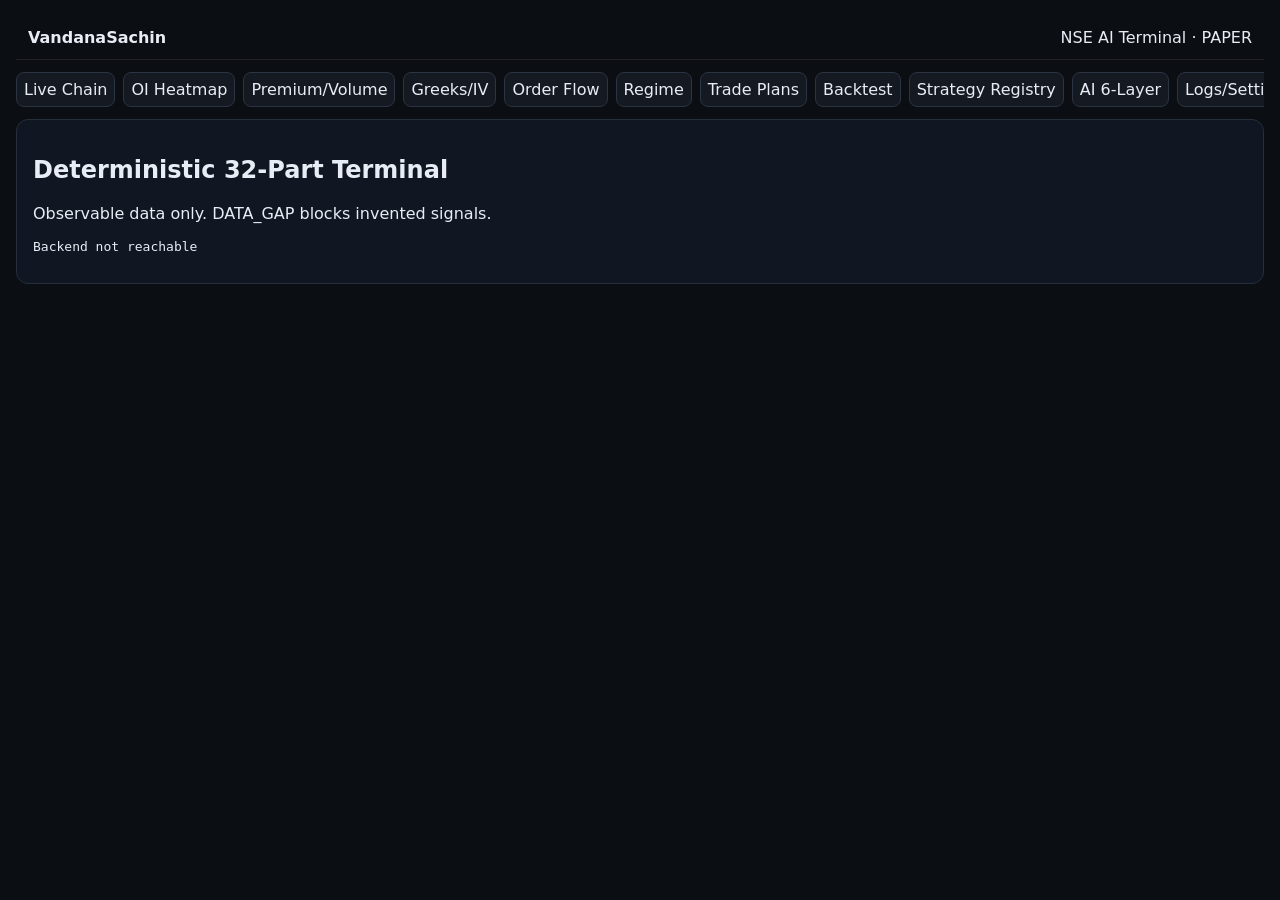
==== frontend/index.html @ b98b6f64 "Implement VandanaSachin NSE AI Terminal in Python" ====
<!doctype html><html><head><meta charset="utf-8"><meta name="viewport" content="width=device-width,initial-scale=1"><title>VandanaSachin — NSE AI Terminal</title><link rel="stylesheet" href="styles.css"></head><body><header><b>VandanaSachin</b><span>NSE AI Terminal · PAPER</span></header><nav><span>Live Chain</span><span>OI Heatmap</span><span>Premium/Volume</span><span>Greeks/IV</span><span>Order Flow</span><span>Regime</span><span>Trade Plans</span><span>Backtest</span><span>Strategy Registry</span><span>AI 6-Layer</span><span>Logs/Settings</span></nav><main><h2>Deterministic 32-Part Terminal</h2><p>Observable data only. DATA_GAP blocks invented signals.</p><pre id="status">Connecting…</pre></main><script src="puter-ai.js"></script><script src="app.js"></script></body></html>
---- frontend/styles.css ----
:root{color-scheme:dark;font-family:system-ui;background:#0b0e13;color:#e8edf5}body{margin:0;padding:16px}header{display:flex;justify-content:space-between;padding:12px;border-bottom:1px solid #222}nav{display:flex;gap:8px;overflow:auto;padding:12px 0}nav span{white-space:nowrap;padding:7px;border:1px solid #2b3442;border-radius:8px;background:#151a22}main{padding:16px;background:#111722;border:1px solid #252e3c;border-radius:12px}
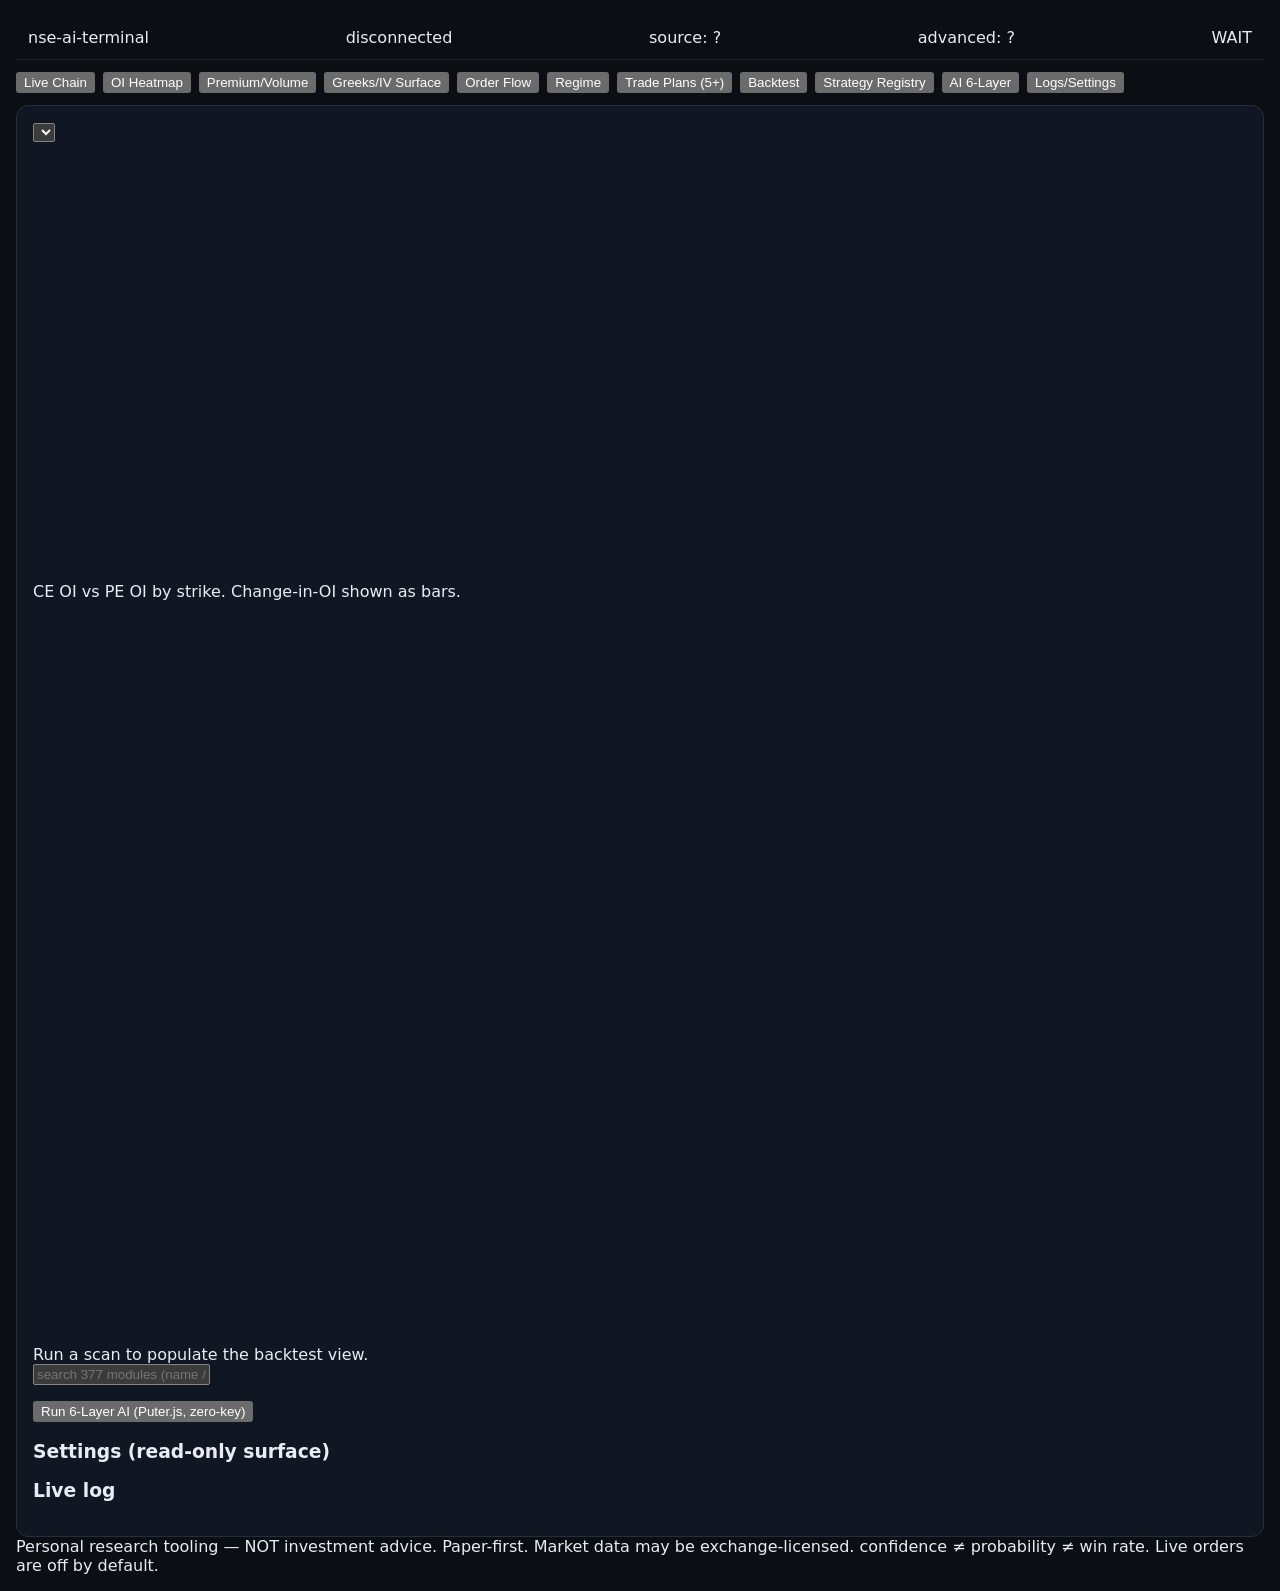
==== commit 1896328a: "Point 36: add full NSE AI Terminal frontend shell" ====
--- a/frontend/index.html
+++ b/frontend/index.html
@@ -1 +1,36 @@
-<!doctype html><html><head><meta charset="utf-8"><meta name="viewport" content="width=device-width,initial-scale=1"><title>VandanaSachin — NSE AI Terminal</title><link rel="stylesheet" href="styles.css"></head><body><header><b>VandanaSachin</b><span>NSE AI Terminal · PAPER</span></header><nav><span>Live Chain</span><span>OI Heatmap</span><span>Premium/Volume</span><span>Greeks/IV</span><span>Order Flow</span><span>Regime</span><span>Trade Plans</span><span>Backtest</span><span>Strategy Registry</span><span>AI 6-Layer</span><span>Logs/Settings</span></nav><main><h2>Deterministic 32-Part Terminal</h2><p>Observable data only. DATA_GAP blocks invented signals.</p><pre id="status">Connecting…</pre></main><script src="puter-ai.js"></script><script src="app.js"></script></body></html>+<!DOCTYPE html>
+<html lang="en">
+<head>
+<meta charset="utf-8"><meta name="viewport" content="width=device-width, initial-scale=1">
+<title>nse-ai-terminal</title><link rel="stylesheet" href="styles.css">
+<script src="https://js.puter.com/v2/"></script>
+</head>
+<body>
+<header class="topbar">
+<span class="brand">nse-ai-terminal</span><span id="conn" class="pill bad">disconnected</span>
+<span id="src" class="pill">source: ?</span><span id="adv" class="pill">advanced: ?</span>
+<span id="verdict" class="pill big">WAIT</span><span id="demo" class="pill warn" style="display:none">DEMO DATA</span>
+</header>
+<nav class="tabs" id="tabs">
+<button data-tab="chain" class="active">Live Chain</button><button data-tab="heatmap">OI Heatmap</button>
+<button data-tab="premvol">Premium/Volume</button><button data-tab="greeks">Greeks/IV Surface</button>
+<button data-tab="flow">Order Flow</button><button data-tab="regime">Regime</button>
+<button data-tab="plans">Trade Plans (5+)</button><button data-tab="backtest">Backtest</button>
+<button data-tab="registry">Strategy Registry</button><button data-tab="ai">AI 6-Layer</button><button data-tab="logs">Logs/Settings</button>
+</nav>
+<main>
+<section id="tab-chain" class="tab active"><div class="row"><select id="chainIndex"></select><span id="chainMeta" class="muted"></span></div><table id="chainTable" class="grid"></table></section>
+<section id="tab-heatmap" class="tab"><canvas id="heatmap" width="1000" height="420"></canvas><p class="muted">CE OI vs PE OI by strike. Change-in-OI shown as bars.</p></section>
+<section id="tab-premvol" class="tab"><canvas id="premvol" width="1000" height="360"></canvas><div id="premvolText" class="muted"></div></section>
+<section id="tab-greeks" class="tab"><canvas id="ivsurface" width="1000" height="360"></canvas><div id="greeksText" class="muted"></div></section>
+<section id="tab-flow" class="tab"><div id="flowText" class="muted"></div></section>
+<section id="tab-regime" class="tab"><div id="regimeText" class="muted"></div></section>
+<section id="tab-plans" class="tab"><div id="planStatus" class="muted"></div><table id="plansTable" class="grid"></table></section>
+<section id="tab-backtest" class="tab"><div id="backtestText" class="muted">Run a scan to populate the backtest view.</div></section>
+<section id="tab-registry" class="tab"><div class="row"><input id="regSearch" placeholder="search 377 modules (name / id / family)"><span id="regCount" class="muted"></span></div><ul id="regList" class="registry"></ul></section>
+<section id="tab-ai" class="tab"><div class="row"><button id="aiRun">Run 6-Layer AI (Puter.js, zero-key)</button><span id="aiStatus" class="muted"></span></div><div id="aiLayers" class="ailayers"></div></section>
+<section id="tab-logs" class="tab"><h3>Settings (read-only surface)</h3><pre id="settingsBox" class="log"></pre><h3>Live log</h3><pre id="logBox" class="log"></pre></section>
+</main>
+<footer class="legal">Personal research tooling — NOT investment advice. Paper-first. Market data may be exchange-licensed. confidence ≠ probability ≠ win rate. Live orders are off by default.</footer>
+<script src="app.js"></script><script src="puter-ai.js"></script>
+</body></html>
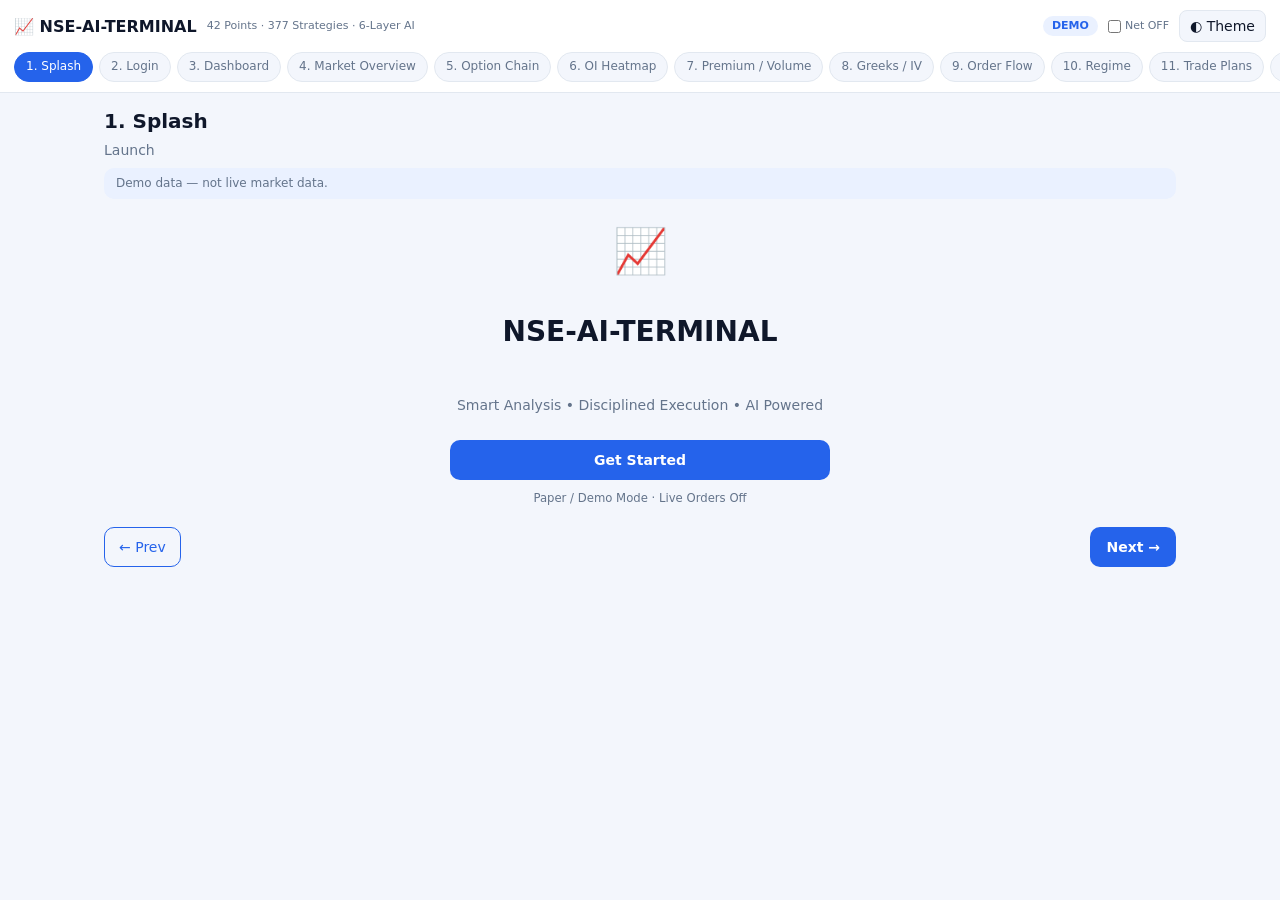
==== commit 7fcbf92f: "fix: make frontend entry point open live terminal" ====
--- a/frontend/index.html
+++ b/frontend/index.html
@@ -1,36 +1,14 @@
-<!DOCTYPE html>
+<!doctype html>
 <html lang="en">
 <head>
-<meta charset="utf-8"><meta name="viewport" content="width=device-width, initial-scale=1">
-<title>nse-ai-terminal</title><link rel="stylesheet" href="styles.css">
-<script src="https://js.puter.com/v2/"></script>
+<meta charset="utf-8">
+<meta name="viewport" content="width=device-width,initial-scale=1">
+<meta http-equiv="Cache-Control" content="no-store">
+<title>NSE AI Terminal</title>
+<script>location.replace("./terminal.html"+location.hash);</script>
 </head>
 <body>
-<header class="topbar">
-<span class="brand">nse-ai-terminal</span><span id="conn" class="pill bad">disconnected</span>
-<span id="src" class="pill">source: ?</span><span id="adv" class="pill">advanced: ?</span>
-<span id="verdict" class="pill big">WAIT</span><span id="demo" class="pill warn" style="display:none">DEMO DATA</span>
-</header>
-<nav class="tabs" id="tabs">
-<button data-tab="chain" class="active">Live Chain</button><button data-tab="heatmap">OI Heatmap</button>
-<button data-tab="premvol">Premium/Volume</button><button data-tab="greeks">Greeks/IV Surface</button>
-<button data-tab="flow">Order Flow</button><button data-tab="regime">Regime</button>
-<button data-tab="plans">Trade Plans (5+)</button><button data-tab="backtest">Backtest</button>
-<button data-tab="registry">Strategy Registry</button><button data-tab="ai">AI 6-Layer</button><button data-tab="logs">Logs/Settings</button>
-</nav>
-<main>
-<section id="tab-chain" class="tab active"><div class="row"><select id="chainIndex"></select><span id="chainMeta" class="muted"></span></div><table id="chainTable" class="grid"></table></section>
-<section id="tab-heatmap" class="tab"><canvas id="heatmap" width="1000" height="420"></canvas><p class="muted">CE OI vs PE OI by strike. Change-in-OI shown as bars.</p></section>
-<section id="tab-premvol" class="tab"><canvas id="premvol" width="1000" height="360"></canvas><div id="premvolText" class="muted"></div></section>
-<section id="tab-greeks" class="tab"><canvas id="ivsurface" width="1000" height="360"></canvas><div id="greeksText" class="muted"></div></section>
-<section id="tab-flow" class="tab"><div id="flowText" class="muted"></div></section>
-<section id="tab-regime" class="tab"><div id="regimeText" class="muted"></div></section>
-<section id="tab-plans" class="tab"><div id="planStatus" class="muted"></div><table id="plansTable" class="grid"></table></section>
-<section id="tab-backtest" class="tab"><div id="backtestText" class="muted">Run a scan to populate the backtest view.</div></section>
-<section id="tab-registry" class="tab"><div class="row"><input id="regSearch" placeholder="search 377 modules (name / id / family)"><span id="regCount" class="muted"></span></div><ul id="regList" class="registry"></ul></section>
-<section id="tab-ai" class="tab"><div class="row"><button id="aiRun">Run 6-Layer AI (Puter.js, zero-key)</button><span id="aiStatus" class="muted"></span></div><div id="aiLayers" class="ailayers"></div></section>
-<section id="tab-logs" class="tab"><h3>Settings (read-only surface)</h3><pre id="settingsBox" class="log"></pre><h3>Live log</h3><pre id="logBox" class="log"></pre></section>
-</main>
-<footer class="legal">Personal research tooling — NOT investment advice. Paper-first. Market data may be exchange-licensed. confidence ≠ probability ≠ win rate. Live orders are off by default.</footer>
-<script src="app.js"></script><script src="puter-ai.js"></script>
-</body></html>+<p>Opening NSE AI Terminal…</p>
+<p><a href="./terminal.html">Open terminal</a></p>
+</body>
+</html>
